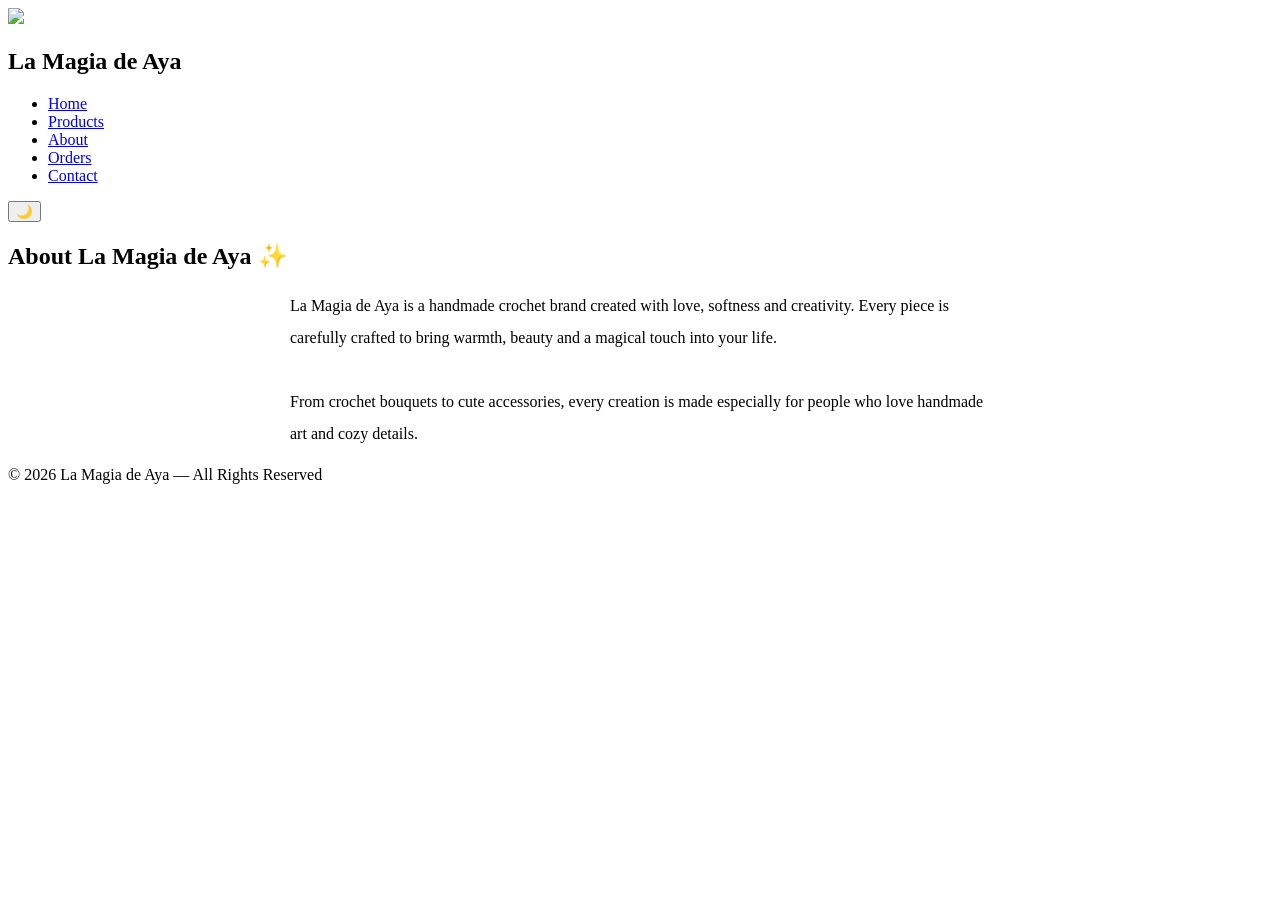
==== about.html @ 2dad1b22 "Add files via upload" ====
<!DOCTYPE html>
<html lang="en">
<head>

  <meta charset="UTF-8">
  <meta name="viewport" content="width=device-width, initial-scale=1.0">

  <title>About | La Magia de Aya</title>

  <link rel="preconnect" href="https://fonts.googleapis.com">
  <link rel="preconnect" href="https://fonts.gstatic.com" crossorigin>

  <link rel="preconnect" href="https://fonts.googleapis.com">
<link rel="preconnect" href="https://fonts.gstatic.com" crossorigin>

<link href="https://fonts.googleapis.com/css2?family=Outfit:wght@300;400;500;600;700&display=swap" rel="stylesheet">

  <link rel="stylesheet" href="css/style.css">

</head>

<body>

  <!-- Stars -->

  <div class="stars"></div>

  <!-- Navbar -->

  <header class="navbar">

    <div class="logo-container">

      <img src="images/logo.png" class="logo">

      <h2 class="logo-text">
        La Magia de Aya
      </h2>

    </div>

    <nav>

      <ul class="nav-links">

        <li><a href="index.html">Home</a></li>

        <li><a href="products.html">Products</a></li>

        <li><a href="about.html">About</a></li>

        <li><a href="orders.html">Orders</a></li>

        <li><a href="contact.html">Contact</a></li>

      </ul>

    </nav>

    <div class="right-section">

      <button id="darkModeBtn">
        🌙
      </button>

    </div>

  </header>

  <!-- About Section -->

  <section class="hero">

    <div class="hero-content">

      <h1>
        About La Magia de Aya ✨
      </h1>

      <p style="max-width:700px; margin:auto; line-height:2;">

        La Magia de Aya is a handmade crochet brand created with love,
        softness and creativity. Every piece is carefully crafted to bring
        warmth, beauty and a magical touch into your life.

        <br><br>

        From crochet bouquets to cute accessories,
        every creation is made especially for people
        who love handmade art and cozy details.

      </p>

    </div>

  </section>

  <!-- Footer -->

  <footer class="footer">

    <p>
      © 2026 La Magia de Aya — All Rights Reserved
    </p>

  </footer>

  <script src="js/script.js"></script>

</body>
</html>
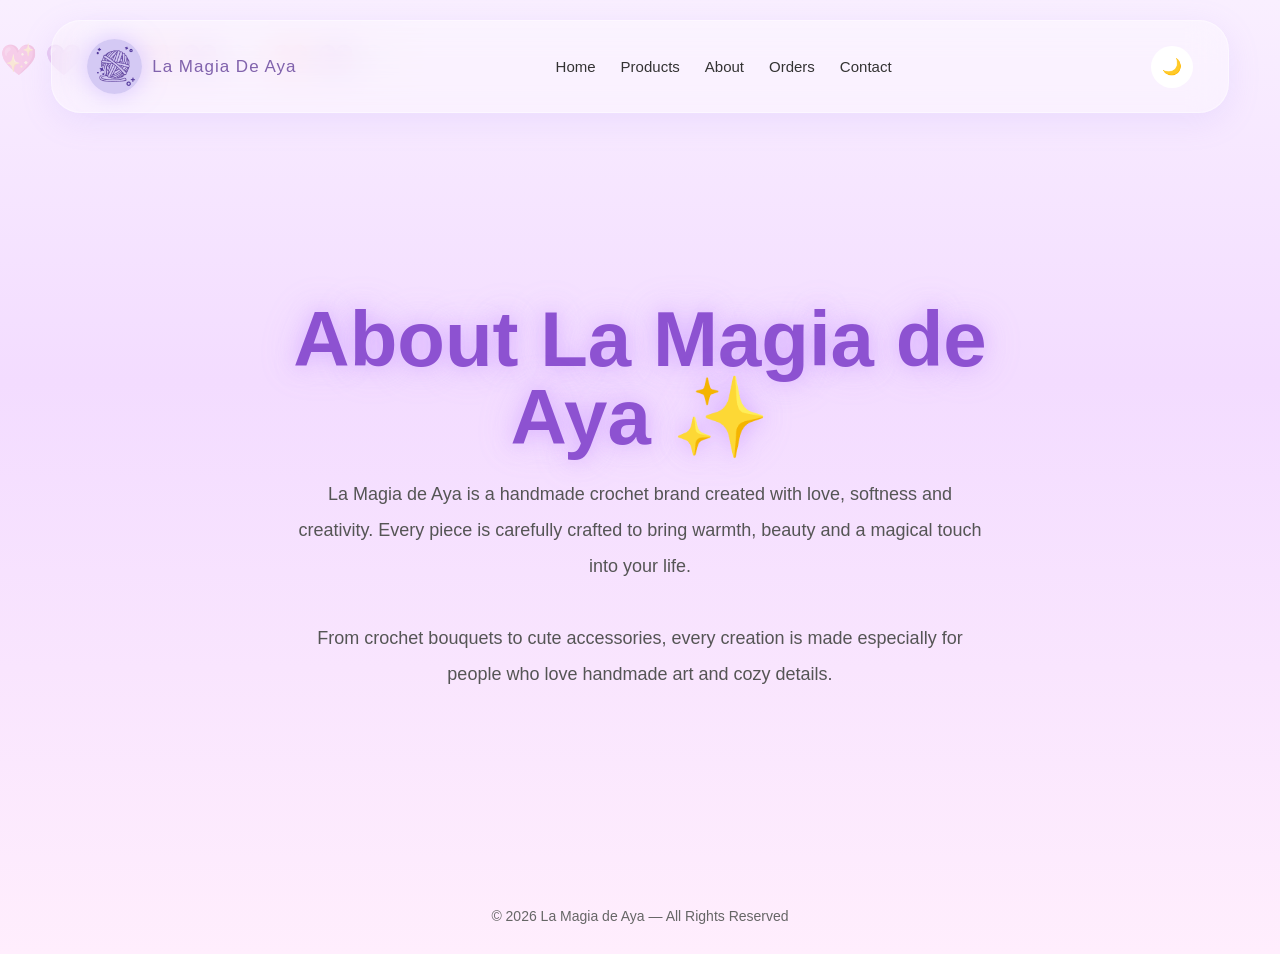
==== commit bde9fb9f: "Update about.html" ====
--- a/about.html
+++ b/about.html
@@ -15,7 +15,7 @@
 
 <link href="https://fonts.googleapis.com/css2?family=Outfit:wght@300;400;500;600;700&display=swap" rel="stylesheet">
 
-  <link rel="stylesheet" href="css/style.css">
+  <link rel="stylesheet" href="style.css">
 
 </head>
 
@@ -31,7 +31,7 @@
 
     <div class="logo-container">
 
-      <img src="images/logo.png" class="logo">
+      <img src="logo.png" class="logo">
 
       <h2 class="logo-text">
         La Magia de Aya
@@ -108,4 +108,4 @@
   <script src="js/script.js"></script>
 
 </body>
-</html>+</html>
--- a/style.css
+++ b/style.css
@@ -0,0 +1,577 @@
+/* css/style.css */
+
+*{
+  margin:0;
+  padding:0;
+  box-sizing:border-box;
+}
+
+body{
+
+  font-family:'Outfit',sans-serif;
+
+  background:
+  linear-gradient(
+    180deg,
+    #f9efff 0%,
+    #f3dcff 40%,
+    #ffeefd 100%
+  );
+
+  color:#2e2e2e;
+
+  overflow-x:hidden;
+
+  transition:0.4s;
+
+  min-height:100vh;
+
+  position:relative;
+}
+
+
+/* NAVBAR */
+
+.navbar{
+  width:92%;
+  margin:auto;
+  margin-top:20px;
+
+  display:flex;
+  justify-content:space-between;
+  align-items:center;
+
+  padding:18px 35px;
+
+  position:sticky;
+  top:15px;
+
+  border-radius:30px;
+
+  backdrop-filter:blur(18px);
+
+  background:rgba(255,255,255,0.35);
+
+  border:1px solid rgba(255,255,255,0.4);
+
+  box-shadow:
+  0 8px 32px rgba(167,139,250,0.15);
+
+  z-index:1000;
+}
+
+.logo-container{
+  display:flex;
+  align-items:center;
+  gap:10px;
+}
+
+.logo{
+  width:55px;
+  height:55px;
+  object-fit:cover;
+  border-radius:50%;
+}
+
+.logo-text{
+
+  font-size:17px;
+
+  font-weight:500;
+
+  letter-spacing:1px;
+
+  color:#7a5ba8;
+
+  text-transform:capitalize;
+
+  opacity:0.95;
+}
+
+/* NAV LINKS */
+
+.nav-links{
+  display:flex;
+  list-style:none;
+  gap:25px;
+}
+
+.nav-links a{
+  text-decoration:none;
+  color:#333;
+  font-size:15px;
+  transition:0.3s;
+}
+
+.nav-links a:hover{
+  color:#9f7aea;
+}
+
+/* RIGHT SECTION */
+
+.right-section{
+  display:flex;
+  align-items:center;
+  gap:12px;
+}
+
+#darkModeBtn,
+#languageBtn{
+  border:none;
+  background:#ffffff;
+  width:42px;
+  height:42px;
+  border-radius:50%;
+  cursor:pointer;
+  font-size:16px;
+  transition:0.3s;
+}
+
+#darkModeBtn:hover,
+#languageBtn:hover{
+  transform:scale(1.08);
+}
+
+/* HERO */
+
+.hero{
+  width:100%;
+  min-height:85vh;
+  display:flex;
+  justify-content:center;
+  align-items:center;
+  text-align:center;
+  padding:40px;
+}
+
+.hero-content{
+  max-width:700px;
+}
+
+.hero h1{
+
+  font-size:78px;
+
+  color:#8d52d1;
+
+  margin-bottom:20px;
+
+  line-height:1;
+
+  font-weight:700;
+
+  text-shadow:
+  0 0 20px rgba(200,150,255,0.6),
+  0 0 40px rgba(200,150,255,0.3);
+
+}
+
+.hero p{
+  font-size:18px;
+  line-height:1.7;
+  margin-bottom:35px;
+  color:#555;
+}
+
+.hero-btn{
+
+  text-decoration:none;
+
+  background:
+  linear-gradient(
+    135deg,
+    #c8a8ff,
+    #a978ff
+  );
+
+  color:white;
+
+  padding:15px 34px;
+
+  border-radius:40px;
+
+  transition:0.4s;
+
+  font-size:15px;
+
+  box-shadow:
+  0 10px 25px rgba(169,120,255,0.3);
+}
+
+.hero-btn:hover{
+
+  transform:
+  translateY(-4px)
+  scale(1.03);
+
+  box-shadow:
+  0 15px 35px rgba(169,120,255,0.45);
+}
+
+/* SECTION TITLES */
+
+.section-title{
+  text-align:center;
+  font-size:35px;
+  margin-bottom:50px;
+  color:#7d5fb2;
+}
+
+/* PRODUCTS */
+
+.products-preview{
+  padding:90px 8%;
+}
+
+.products-grid{
+  display:grid;
+  grid-template-columns:repeat(auto-fit,minmax(250px,1fr));
+  gap:30px;
+}
+
+.product-card{
+
+  background:rgba(255,255,255,0.45);
+
+  border:2px solid rgba(255,255,255,0.5);
+
+  backdrop-filter:blur(12px);
+
+  border-radius:30px;
+
+  padding:25px;
+
+  text-align:center;
+
+  transition:0.45s ease;
+
+  box-shadow:
+  0 10px 35px rgba(167,139,250,0.15);
+
+  overflow:hidden;
+
+  position:relative;
+}
+
+.product-card::before{
+
+  content:"";
+
+  position:absolute;
+
+  top:-100%;
+
+  left:-100%;
+
+  width:200%;
+
+  height:200%;
+
+  background:
+  linear-gradient(
+    45deg,
+    transparent,
+    rgba(255,255,255,0.25),
+    transparent
+  );
+
+  transform:rotate(25deg);
+
+  transition:0.8s;
+}
+
+.product-card:hover::before{
+
+  top:100%;
+  left:100%;
+}
+
+.product-card:hover{
+
+  transform:
+  translateY(-12px)
+  scale(1.02);
+
+  box-shadow:
+  0 18px 45px rgba(167,139,250,0.25);
+}
+
+.product-card img{
+  width:100%;
+  border-radius:20px;
+  margin-bottom:20px;
+}
+
+.product-card h3{
+  margin-bottom:10px;
+  color:#444;
+}
+
+.product-card p{
+  margin-bottom:20px;
+  color:#7d5fb2;
+  font-weight:600;
+}
+
+.order-btn{
+  display:inline-block;
+  text-decoration:none;
+  background:#b799ff;
+  color:white;
+  padding:12px 24px;
+  border-radius:30px;
+  transition:0.3s;
+}
+
+.order-btn:hover{
+  background:#9870ec;
+}
+
+/* REVIEWS */
+
+.reviews{
+  padding:90px 8%;
+}
+
+.reviews-grid{
+  display:grid;
+  grid-template-columns:repeat(auto-fit,minmax(250px,1fr));
+  gap:30px;
+}
+
+.review-card{
+  background:white;
+  padding:30px;
+  border-radius:25px;
+  text-align:center;
+  box-shadow:0 10px 30px rgba(0,0,0,0.05);
+}
+
+.stars-review{
+  margin-bottom:15px;
+  font-size:20px;
+}
+
+.review-card p{
+  color:#555;
+  line-height:1.6;
+  margin-bottom:15px;
+}
+
+/* FOOTER */
+
+.footer{
+  text-align:center;
+  padding:30px;
+  color:#666;
+  font-size:14px;
+}
+
+/* DARK MODE */
+
+.dark-mode{
+  background:#18141f;
+  color:white;
+}
+
+.dark-mode .navbar{
+  background:rgba(30,30,30,0.6);
+}
+
+.dark-mode .product-card,
+.dark-mode .review-card{
+  background:#241d31;
+  color:white;
+}
+
+.dark-mode .hero p,
+.dark-mode .review-card p,
+.dark-mode .nav-links a{
+  color:#ddd;
+}
+
+.dark-mode #darkModeBtn,
+.dark-mode #languageBtn{
+  background:#2f2740;
+  color:white;
+}
+
+/* RESPONSIVE */
+
+@media(max-width:900px){
+
+  .navbar{
+    flex-direction:column;
+    gap:20px;
+  }
+
+  .nav-links{
+    flex-wrap:wrap;
+    justify-content:center;
+  }
+
+  .hero h1{
+    font-size:40px;
+  }
+
+}
+
+@media(max-width:600px){
+
+  .hero h1{
+    font-size:32px;
+  }
+
+  .section-title{
+    font-size:28px;
+  }
+
+  .hero p{
+    font-size:15px;
+  }
+
+}
+
+/* FLOATING EFFECT */
+
+.hero-content{
+  animation:floatHero 4s ease-in-out infinite;
+}
+
+@keyframes floatHero{
+
+  0%{
+    transform:translateY(0px);
+  }
+
+  50%{
+    transform:translateY(-10px);
+  }
+
+  100%{
+    transform:translateY(0px);
+  }
+
+}
+
+/* GLOW */
+
+.logo{
+  box-shadow:
+  0 0 25px rgba(183,153,255,0.5);
+}
+
+/* PRETTY SCROLLBAR */
+
+::-webkit-scrollbar{
+  width:10px;
+}
+
+::-webkit-scrollbar-track{
+  background:#f5ecff;
+}
+
+::-webkit-scrollbar-thumb{
+  background:#c6a5ff;
+  border-radius:20px;
+}
+
+/* HEART DECORATIONS */
+
+.product-card::after{
+
+  content:"💖";
+
+  position:absolute;
+
+  top:15px;
+
+  right:18px;
+
+  font-size:22px;
+}
+
+/* CUTE BUTTON EFFECT */
+
+.hero-btn,
+.order-btn{
+
+  position:relative;
+
+  overflow:hidden;
+}
+
+.hero-btn::before,
+.order-btn::before{
+
+  content:"";
+
+  position:absolute;
+
+  top:0;
+  left:-100%;
+
+  width:100%;
+  height:100%;
+
+  background:
+  linear-gradient(
+    90deg,
+    transparent,
+    rgba(255,255,255,0.4),
+    transparent
+  );
+
+  transition:0.6s;
+}
+
+.hero-btn:hover::before,
+.order-btn:hover::before{
+
+  left:100%;
+}
+/* FLOATING HEARTS */
+
+.stars{
+  position:fixed;
+  top:0;
+  left:0;
+  width:100%;
+  height:100%;
+  overflow:hidden;
+  z-index:-1;
+}
+
+.stars::before{
+  content:"💖 💜 🤍 💖 💜 🤍 💖 💜 🤍";
+
+  position:absolute;
+
+  top:0;
+  left:0;
+
+  width:300%;
+  height:300%;
+
+  font-size:30px;
+
+  line-height:120px;
+
+  opacity:0.2;
+
+  white-space:break-spaces;
+
+  animation:heartsMove 40s linear infinite;
+}
+
+@keyframes heartsMove{
+
+  from{
+    transform:translateY(0);
+  }
+
+  to{
+    transform:translateY(-500px);
+  }
+
+}
